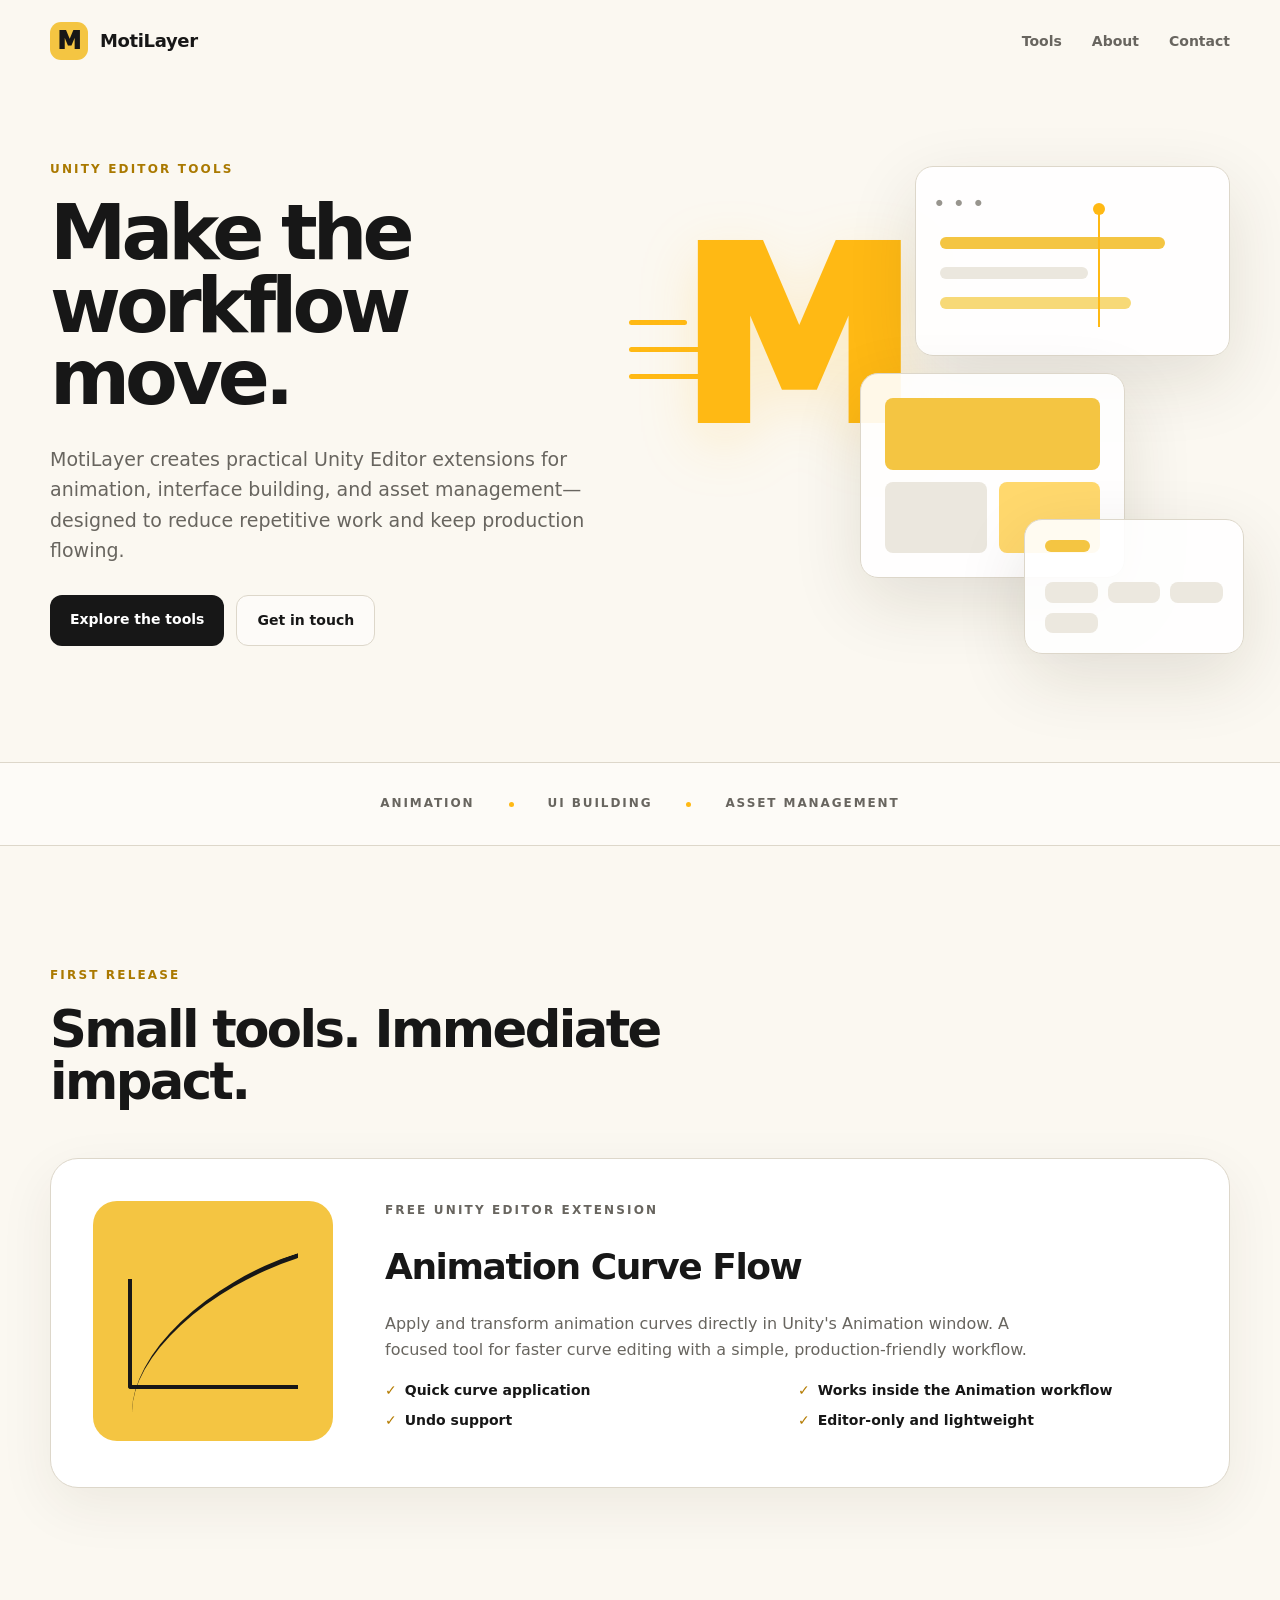
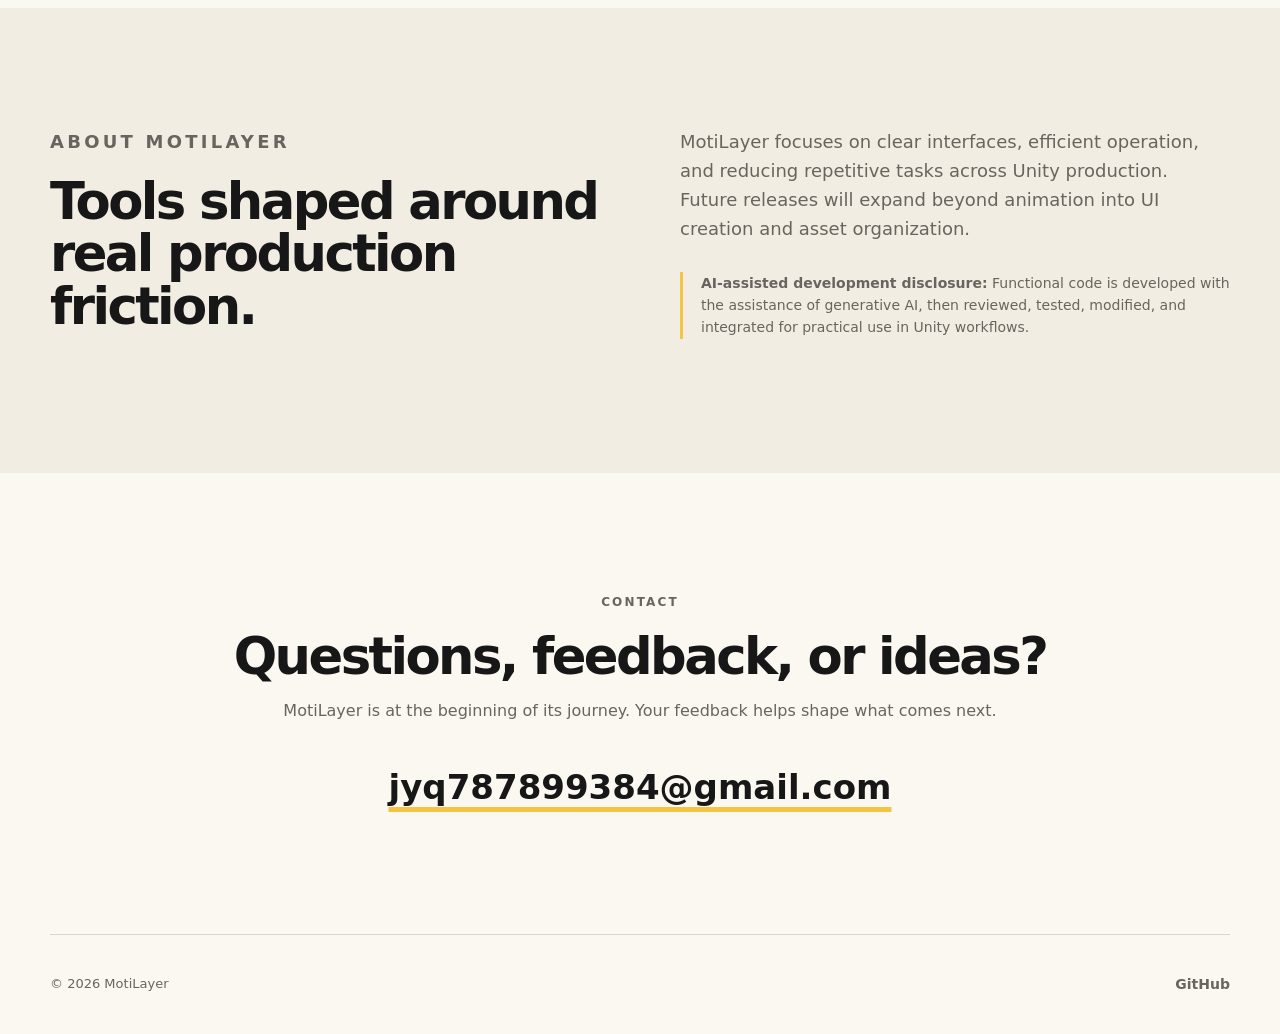
==== index.html @ 87c1fdeb "Add files via upload" ====
<!doctype html>
<html lang="en">
<head>
  <meta charset="utf-8">
  <meta name="viewport" content="width=device-width, initial-scale=1">
  <meta name="description" content="MotiLayer creates focused Unity Editor tools for animation, UI building, and asset management.">
  <meta name="theme-color" content="#f4c542">
  <title>MotiLayer — Smarter Unity Editor Workflows</title>
  <link rel="stylesheet" href="styles.css">
</head>
<body>
  <header class="nav shell">
    <a class="brand" href="#top" aria-label="MotiLayer home"><span class="brand-mark">M</span><span>MotiLayer</span></a>
    <nav aria-label="Primary navigation">
      <a href="#tools">Tools</a><a href="#about">About</a><a href="#contact">Contact</a>
    </nav>
  </header>

  <main id="top">
    <section class="hero shell">
      <div class="hero-copy">
        <p class="eyebrow">UNITY EDITOR TOOLS</p>
        <h1>Make the workflow move.</h1>
        <p class="lead">MotiLayer creates practical Unity Editor extensions for animation, interface building, and asset management—designed to reduce repetitive work and keep production flowing.</p>
        <div class="actions"><a class="button primary" href="#tools">Explore the tools</a><a class="button secondary" href="mailto:jyq787899384@gmail.com">Get in touch</a></div>
      </div>
      <div class="hero-art" aria-label="Abstract editor workflow illustration">
        <div class="speed-lines"><i></i><i></i><i></i></div><div class="motion-m">M</div>
        <div class="panel animation-panel"><span class="panel-dots">● ● ●</span><div class="timeline"><b></b><b></b><b></b></div><div class="playhead"></div></div>
        <div class="panel ui-panel"><div class="ui-wide"></div><div class="ui-small"></div><div class="ui-small yellow"></div></div>
        <div class="panel asset-panel"><span class="folder"></span><span></span><span></span><span></span><span></span></div>
      </div>
    </section>

    <section class="strip"><div class="shell strip-inner"><span>Animation</span><i></i><span>UI Building</span><i></i><span>Asset Management</span></div></section>

    <section class="section shell" id="tools">
      <div class="section-head"><p class="eyebrow">FIRST RELEASE</p><h2>Small tools. Immediate impact.</h2></div>
      <article class="product-card">
        <div class="product-icon"><div class="curve"></div></div>
        <div><p class="tag">FREE UNITY EDITOR EXTENSION</p><h3>Animation Curve Flow</h3><p>Apply and transform animation curves directly in Unity's Animation window. A focused tool for faster curve editing with a simple, production-friendly workflow.</p>
          <ul><li>Quick curve application</li><li>Works inside the Animation workflow</li><li>Undo support</li><li>Editor-only and lightweight</li></ul>
        </div>
      </article>
    </section>

    <section class="section soft" id="about"><div class="shell about-grid">
      <div><p class="eyebrow">ABOUT MOTILAYER</p><h2>Tools shaped around real production friction.</h2></div>
      <div><p>MotiLayer focuses on clear interfaces, efficient operation, and reducing repetitive tasks across Unity production. Future releases will expand beyond animation into UI creation and asset organization.</p><p class="disclosure"><strong>AI-assisted development disclosure:</strong> Functional code is developed with the assistance of generative AI, then reviewed, tested, modified, and integrated for practical use in Unity workflows.</p></div>
    </div></section>

    <section class="section shell contact" id="contact"><p class="eyebrow">CONTACT</p><h2>Questions, feedback, or ideas?</h2><p>MotiLayer is at the beginning of its journey. Your feedback helps shape what comes next.</p><a class="email" href="mailto:jyq787899384@gmail.com">jyq787899384@gmail.com</a></section>
  </main>

  <footer class="shell"><span>© <span id="year"></span> MotiLayer</span><a href="https://github.com/hermityin">GitHub</a></footer>
  <script>document.getElementById('year').textContent = new Date().getFullYear();</script>
</body>
</html>
---- styles.css ----
:root{--yellow:#f4c542;--yellow-2:#ffb914;--ink:#171717;--muted:#68655f;--cream:#fbf8f1;--line:#ddd7ca;--white:#fff;--shadow:0 24px 70px rgba(50,40,15,.12)}
*{box-sizing:border-box}html{scroll-behavior:smooth}body{margin:0;background:var(--cream);color:var(--ink);font-family:Inter,ui-sans-serif,system-ui,-apple-system,"Segoe UI",sans-serif;line-height:1.6}.shell{width:min(1180px,calc(100% - 48px));margin-inline:auto}.nav{height:82px;display:flex;align-items:center;justify-content:space-between}.brand{display:flex;gap:12px;align-items:center;color:var(--ink);font-weight:850;text-decoration:none;font-size:18px;letter-spacing:-.02em}.brand-mark{display:grid;place-items:center;width:38px;height:38px;background:var(--yellow);border-radius:11px;font-weight:950;font-size:24px}.nav nav{display:flex;gap:30px}.nav nav a,footer a{color:var(--muted);text-decoration:none;font-size:14px;font-weight:650}.nav a:hover{color:var(--ink)}
.hero{min-height:680px;display:grid;grid-template-columns:1fr 1fr;align-items:center;gap:48px;padding:54px 0 92px}.eyebrow,.tag{font-size:12px;letter-spacing:.18em;font-weight:850;color:#aa7900;margin:0 0 18px}.hero h1{font-size:clamp(54px,6vw,86px);line-height:.94;letter-spacing:-.065em;margin:0;max-width:650px}.lead{font-size:19px;color:var(--muted);max-width:610px;margin:30px 0}.actions{display:flex;gap:12px;flex-wrap:wrap}.button{padding:13px 20px;border-radius:12px;text-decoration:none;font-size:14px;font-weight:780}.primary{background:var(--ink);color:#fff}.secondary{border:1px solid var(--line);color:var(--ink);background:rgba(255,255,255,.5)}
.hero-art{height:510px;position:relative}.motion-m{position:absolute;left:12px;top:74px;color:var(--yellow-2);font-weight:950;font-size:238px;line-height:1;letter-spacing:-.18em;filter:drop-shadow(0 18px 28px rgba(255,185,20,.18))}.speed-lines{position:absolute;left:-35px;top:150px;width:115px}.speed-lines i{display:block;height:5px;background:var(--yellow-2);border-radius:5px;margin:22px 0}.speed-lines i:nth-child(1){width:50%}.speed-lines i:nth-child(2){width:100%}.speed-lines i:nth-child(3){width:72%}.panel{position:absolute;background:rgba(255,255,255,.9);border:1px solid var(--line);border-radius:18px;box-shadow:var(--shadow)}.animation-panel{width:315px;height:190px;right:0;top:18px;padding:20px}.panel-dots{font-size:8px;letter-spacing:5px;color:#98958e}.timeline{position:absolute;left:24px;right:24px;top:70px;display:grid;gap:18px}.timeline b{height:12px;border-radius:12px;background:#ebe7de}.timeline b:nth-child(1){width:85%;background:var(--yellow)}.timeline b:nth-child(2){width:56%}.timeline b:nth-child(3){width:72%;background:#f7d977}.playhead{position:absolute;left:58%;top:40px;height:120px;width:2px;background:var(--yellow-2)}.playhead:before{content:"";position:absolute;width:12px;height:12px;border-radius:50%;background:var(--yellow-2);left:-5px;top:-4px}.ui-panel{width:265px;height:205px;right:105px;top:225px;padding:24px;display:grid;grid-template-columns:1fr 1fr;gap:12px}.ui-wide{grid-column:1/-1;background:var(--yellow);border-radius:8px}.ui-small{background:#ebe7de;border-radius:8px}.ui-small.yellow{background:#ffd86d}.asset-panel{right:-14px;bottom:4px;width:220px;height:135px;padding:20px;display:grid;grid-template-columns:repeat(3,1fr);gap:10px}.asset-panel span{border-radius:8px;background:#ece8df}.asset-panel .folder{background:var(--yellow);grid-column:1/-1;height:12px;width:45px}
.strip{border-block:1px solid var(--line);background:rgba(255,255,255,.38)}.strip-inner{height:82px;display:flex;align-items:center;justify-content:center;gap:34px;text-transform:uppercase;font-size:12px;letter-spacing:.16em;font-weight:780;color:var(--muted)}.strip i{width:5px;height:5px;border-radius:50%;background:var(--yellow-2)}.section{padding:120px 0}.section-head{max-width:720px;margin-bottom:50px}.section h2{font-size:clamp(38px,4vw,58px);line-height:1.02;letter-spacing:-.05em;margin:0}.product-card{padding:42px;background:#fff;border:1px solid var(--line);border-radius:28px;display:grid;grid-template-columns:240px 1fr;gap:52px;box-shadow:0 18px 55px rgba(50,40,15,.07)}.product-icon{aspect-ratio:1;border-radius:24px;background:var(--yellow);position:relative;overflow:hidden}.curve{position:absolute;left:35px;right:35px;bottom:52px;height:110px;border-left:4px solid var(--ink);border-bottom:4px solid var(--ink);border-radius:0 0 0 3px}.curve:after{content:"";position:absolute;left:0;right:0;bottom:0;height:100px;border-top:5px solid var(--ink);border-radius:100% 0 0 0;transform:skewY(-18deg)}.product-card h3{font-size:36px;letter-spacing:-.04em;margin:0 0 12px}.product-card p{color:var(--muted);max-width:660px}.product-card ul{display:grid;grid-template-columns:1fr 1fr;gap:8px 24px;padding:0;list-style:none;font-size:14px;font-weight:680}.product-card li:before{content:"✓";color:#b47b00;margin-right:8px}.soft{background:#f2ede2}.about-grid{display:grid;grid-template-columns:1fr 1fr;gap:80px}.about-grid p{font-size:18px;color:var(--muted);margin-top:0}.disclosure{font-size:14px!important;border-left:3px solid var(--yellow);padding-left:18px;margin-top:28px!important}.contact{text-align:center}.contact p{color:var(--muted)}.email{display:inline-block;margin-top:20px;color:var(--ink);font-size:clamp(20px,3vw,34px);font-weight:820;text-decoration-color:var(--yellow);text-decoration-thickness:5px;text-underline-offset:8px}footer{height:100px;border-top:1px solid var(--line);display:flex;align-items:center;justify-content:space-between;color:var(--muted);font-size:13px}
@media(max-width:850px){.hero{grid-template-columns:1fr;padding-top:70px}.hero-art{height:460px}.about-grid{grid-template-columns:1fr;gap:32px}.product-card{grid-template-columns:150px 1fr;gap:30px}.nav nav a:nth-child(2){display:none}}@media(max-width:600px){.shell{width:min(100% - 28px,1180px)}.nav nav{gap:15px}.hero{min-height:auto;padding:55px 0 70px}.hero h1{font-size:54px}.hero-art{height:420px;transform:scale(.91);transform-origin:center top}.motion-m{font-size:190px}.animation-panel{width:260px}.ui-panel{right:55px}.product-card{padding:24px;grid-template-columns:1fr}.product-icon{width:130px}.product-card ul{grid-template-columns:1fr}.strip-inner{gap:14px;font-size:9px}.section{padding:80px 0}.contact .email{font-size:18px}}
@media(prefers-reduced-motion:no-preference){.panel{animation:float 7s ease-in-out infinite}.ui-panel{animation-delay:-2s}.asset-panel{animation-delay:-4s}@keyframes float{50%{transform:translateY(-8px)}}}
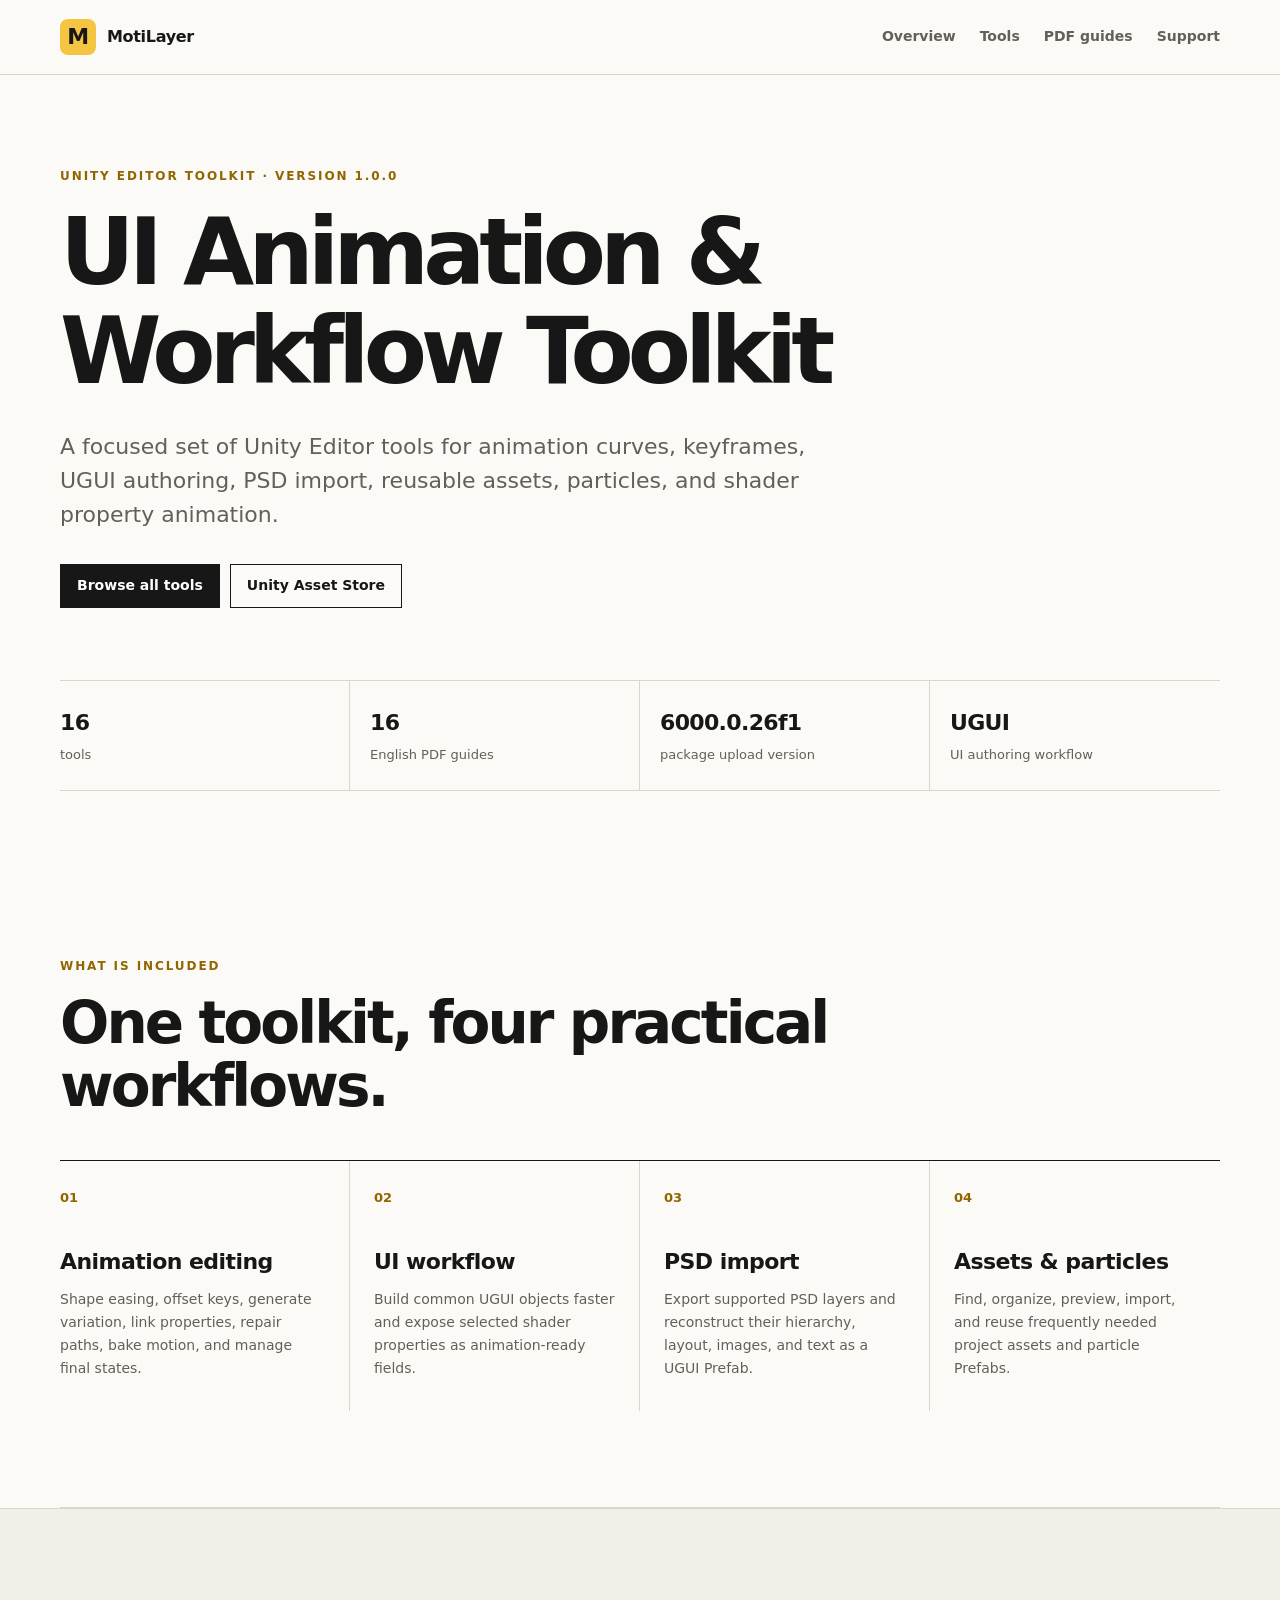
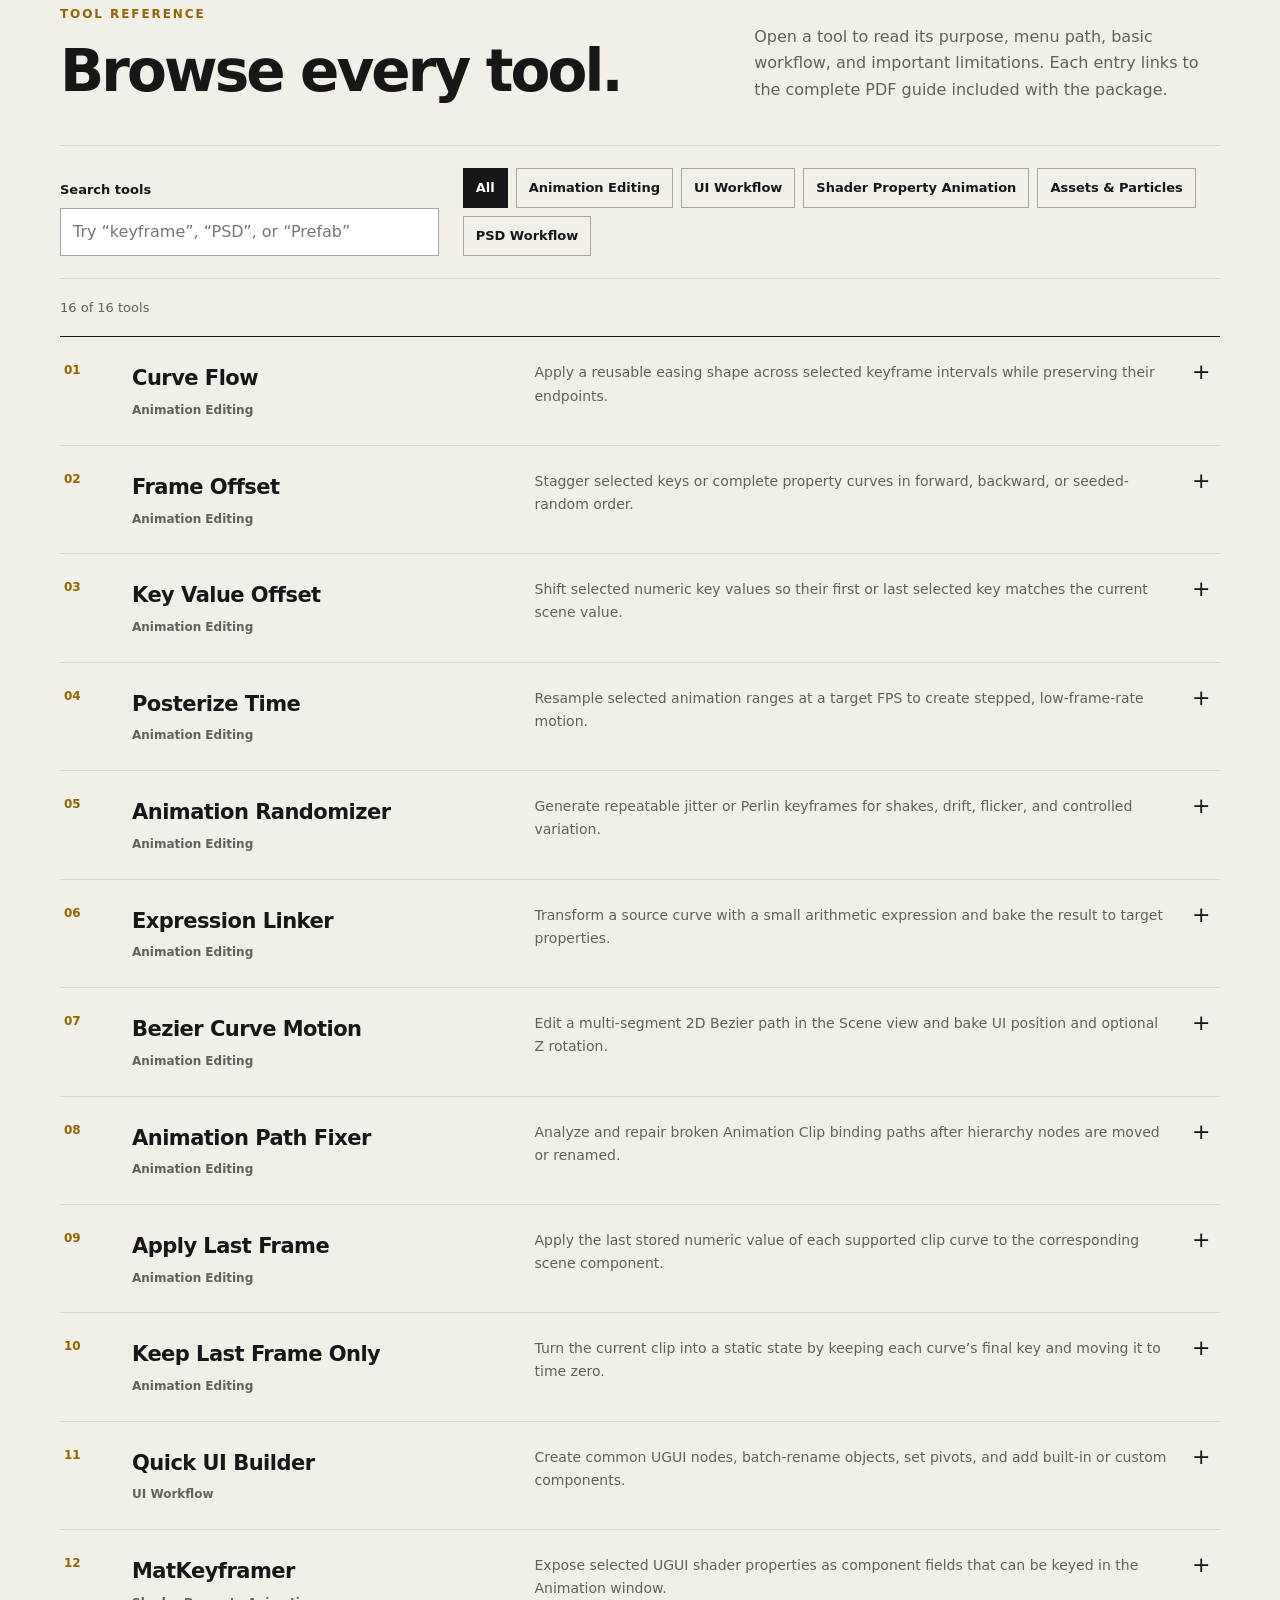
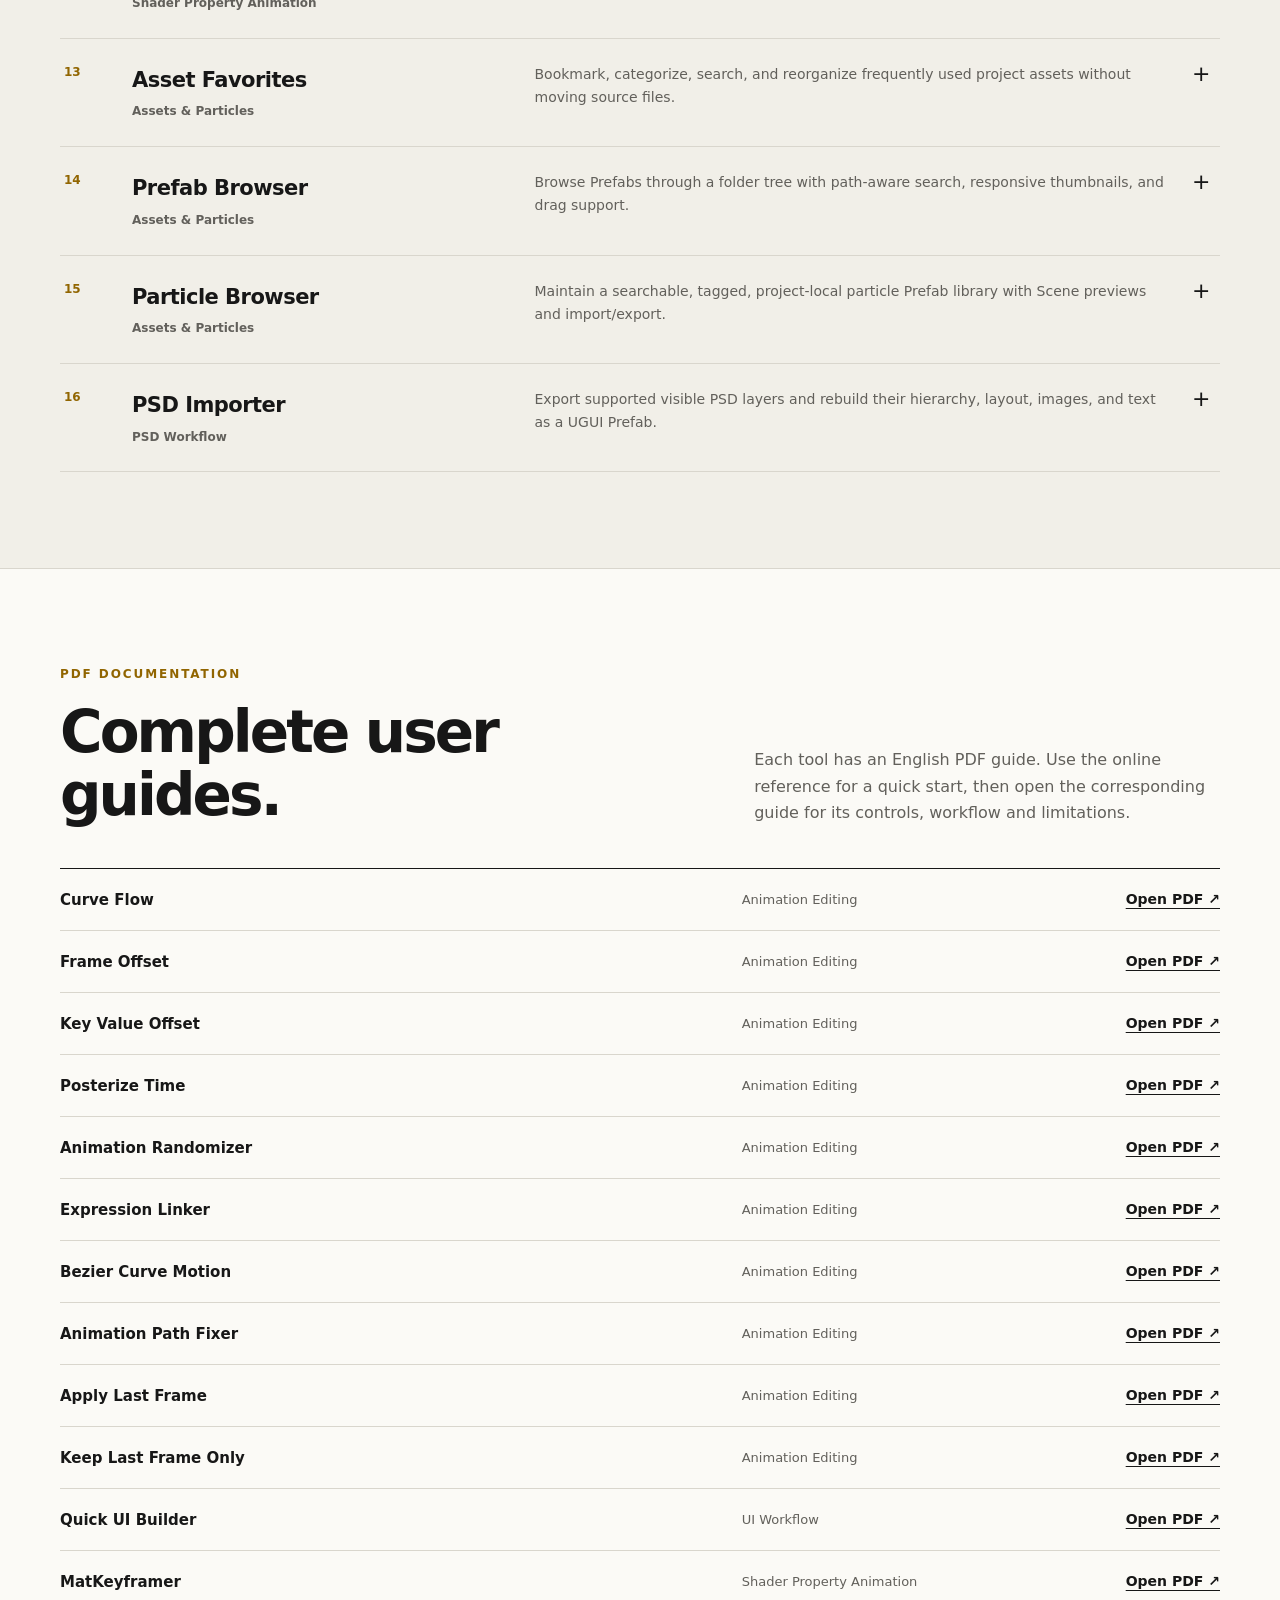
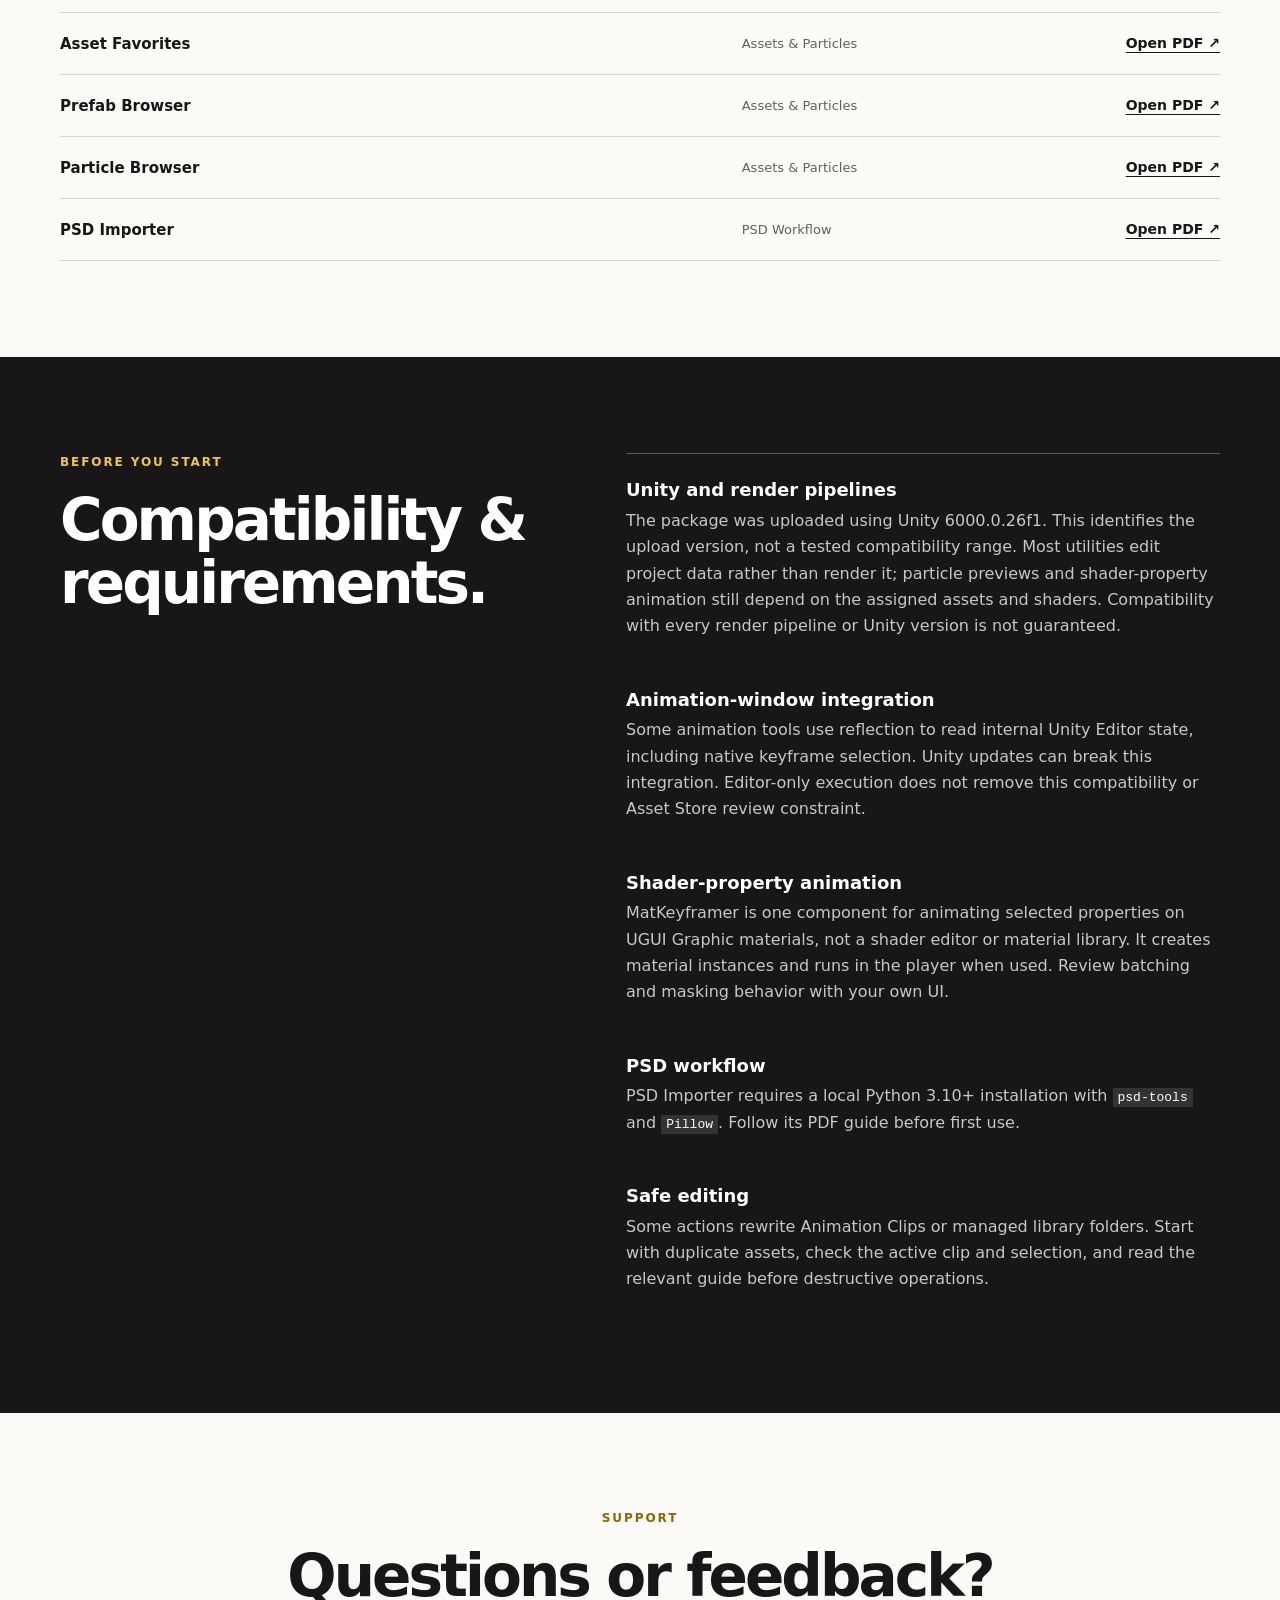
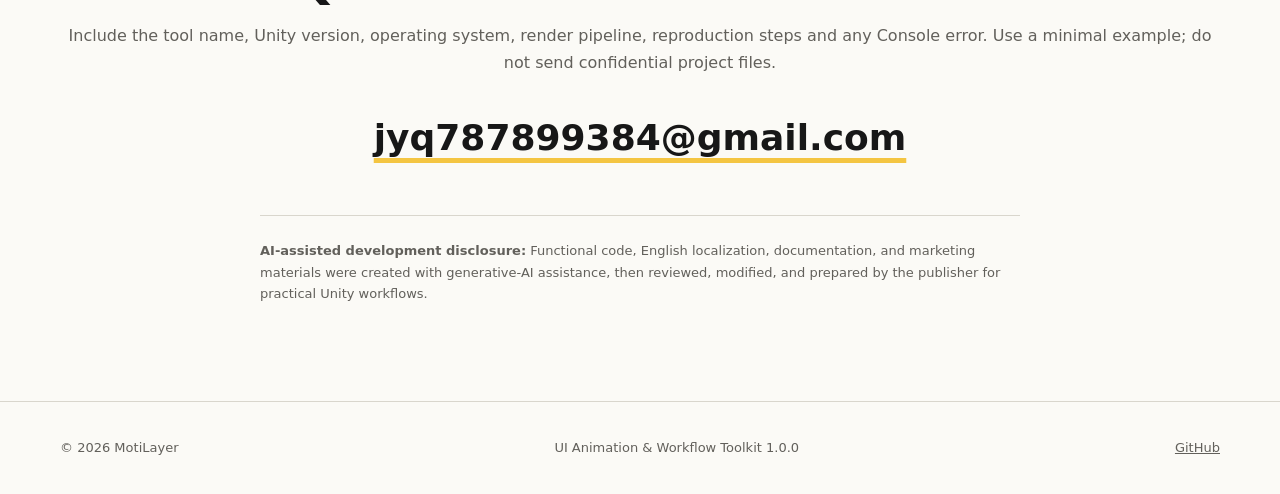
==== commit c6c0cf24: "Publish toolkit documentation hub with 16 English PDF guides" ====
--- a/index.html
+++ b/index.html
@@ -3,56 +3,89 @@
 <head>
   <meta charset="utf-8">
   <meta name="viewport" content="width=device-width, initial-scale=1">
-  <meta name="description" content="MotiLayer creates focused Unity Editor tools for animation, UI building, and asset management.">
+  <meta name="description" content="Documentation and feature guide for MotiLayer's UI Animation & Workflow Toolkit for Unity.">
   <meta name="theme-color" content="#f4c542">
-  <title>MotiLayer — Smarter Unity Editor Workflows</title>
+  <title>UI Animation &amp; Workflow Toolkit — MotiLayer</title>
   <link rel="stylesheet" href="styles.css">
 </head>
 <body>
-  <header class="nav shell">
-    <a class="brand" href="#top" aria-label="MotiLayer home"><span class="brand-mark">M</span><span>MotiLayer</span></a>
-    <nav aria-label="Primary navigation">
-      <a href="#tools">Tools</a><a href="#about">About</a><a href="#contact">Contact</a>
-    </nav>
+  <a class="skip-link" href="#tools">Skip to tools</a>
+  <header class="site-header">
+    <div class="shell header-inner">
+      <a class="brand" href="#top" aria-label="MotiLayer home"><span class="brand-mark">M</span><span>MotiLayer</span></a>
+      <nav aria-label="Primary navigation">
+        <a href="#overview">Overview</a><a href="#tools">Tools</a><a href="#documentation">PDF guides</a><a href="#support">Support</a>
+      </nav>
+    </div>
   </header>
 
   <main id="top">
-    <section class="hero shell">
-      <div class="hero-copy">
-        <p class="eyebrow">UNITY EDITOR TOOLS</p>
-        <h1>Make the workflow move.</h1>
-        <p class="lead">MotiLayer creates practical Unity Editor extensions for animation, interface building, and asset management—designed to reduce repetitive work and keep production flowing.</p>
-        <div class="actions"><a class="button primary" href="#tools">Explore the tools</a><a class="button secondary" href="mailto:jyq787899384@gmail.com">Get in touch</a></div>
-      </div>
-      <div class="hero-art" aria-label="Abstract editor workflow illustration">
-        <div class="speed-lines"><i></i><i></i><i></i></div><div class="motion-m">M</div>
-        <div class="panel animation-panel"><span class="panel-dots">● ● ●</span><div class="timeline"><b></b><b></b><b></b></div><div class="playhead"></div></div>
-        <div class="panel ui-panel"><div class="ui-wide"></div><div class="ui-small"></div><div class="ui-small yellow"></div></div>
-        <div class="panel asset-panel"><span class="folder"></span><span></span><span></span><span></span><span></span></div>
+    <section class="intro shell" id="overview">
+      <p class="eyebrow">UNITY EDITOR TOOLKIT · VERSION 1.0.0</p>
+      <h1>UI Animation &amp;<br>Workflow Toolkit</h1>
+      <p class="lede">A focused set of Unity Editor tools for animation curves, keyframes, UGUI authoring, PSD import, reusable assets, particles, and shader property animation.</p>
+      <div class="intro-actions"><a class="button primary" href="#tools">Browse all tools</a><a class="button" href="https://u3d.as/45mg">Unity Asset Store</a></div>
+      <dl class="facts" aria-label="Toolkit summary">
+        <div><dt>16</dt><dd>tools</dd></div><div><dt>16</dt><dd>English PDF guides</dd></div><div><dt>6000.0.26f1</dt><dd>package upload version</dd></div><div><dt>UGUI</dt><dd>UI authoring workflow</dd></div>
+      </dl>
+    </section>
+
+    <section class="section section-rule shell" aria-labelledby="what-heading">
+      <div class="section-heading"><p class="eyebrow">WHAT IS INCLUDED</p><h2 id="what-heading">One toolkit, four practical workflows.</h2></div>
+      <div class="workflow-grid">
+        <article><p class="index">01</p><h3>Animation editing</h3><p>Shape easing, offset keys, generate variation, link properties, repair paths, bake motion, and manage final states.</p></article>
+        <article><p class="index">02</p><h3>UI workflow</h3><p>Build common UGUI objects faster and expose selected shader properties as animation-ready fields.</p></article>
+        <article><p class="index">03</p><h3>PSD import</h3><p>Export supported PSD layers and reconstruct their hierarchy, layout, images, and text as a UGUI Prefab.</p></article>
+        <article><p class="index">04</p><h3>Assets &amp; particles</h3><p>Find, organize, preview, import, and reuse frequently needed project assets and particle Prefabs.</p></article>
       </div>
     </section>
 
-    <section class="strip"><div class="shell strip-inner"><span>Animation</span><i></i><span>UI Building</span><i></i><span>Asset Management</span></div></section>
-
-    <section class="section shell" id="tools">
-      <div class="section-head"><p class="eyebrow">FIRST RELEASE</p><h2>Small tools. Immediate impact.</h2></div>
-      <article class="product-card">
-        <div class="product-icon"><div class="curve"></div></div>
-        <div><p class="tag">FREE UNITY EDITOR EXTENSION</p><h3>Animation Curve Flow</h3><p>Apply and transform animation curves directly in Unity's Animation window. A focused tool for faster curve editing with a simple, production-friendly workflow.</p>
-          <ul><li>Quick curve application</li><li>Works inside the Animation workflow</li><li>Undo support</li><li>Editor-only and lightweight</li></ul>
+    <section class="section tools-section" id="tools" aria-labelledby="tools-heading">
+      <div class="shell">
+        <div class="section-heading tools-heading-row">
+          <div><p class="eyebrow">TOOL REFERENCE</p><h2 id="tools-heading">Browse every tool.</h2></div>
+          <p>Open a tool to read its purpose, menu path, basic workflow, and important limitations. Each entry links to the complete PDF guide included with the package.</p>
         </div>
-      </article>
+        <div class="tool-controls" aria-label="Tool filters">
+          <label class="search-field"><span>Search tools</span><input id="tool-search" type="search" placeholder="Try “keyframe”, “PSD”, or “Prefab”" autocomplete="off"></label>
+          <div class="category-filters" id="category-filters" aria-label="Filter by category"></div>
+        </div>
+        <p class="result-count" id="result-count" aria-live="polite"></p>
+        <div class="tool-list" id="tool-list"></div>
+        <p class="empty-state" id="empty-state" hidden>No tools match this search.</p>
+      </div>
     </section>
 
-    <section class="section soft" id="about"><div class="shell about-grid">
-      <div><p class="eyebrow">ABOUT MOTILAYER</p><h2>Tools shaped around real production friction.</h2></div>
-      <div><p>MotiLayer focuses on clear interfaces, efficient operation, and reducing repetitive tasks across Unity production. Future releases will expand beyond animation into UI creation and asset organization.</p><p class="disclosure"><strong>AI-assisted development disclosure:</strong> Functional code is developed with the assistance of generative AI, then reviewed, tested, modified, and integrated for practical use in Unity workflows.</p></div>
-    </div></section>
+    <section class="section shell" id="documentation" aria-labelledby="docs-heading">
+      <div class="section-heading docs-heading-row">
+        <div><p class="eyebrow">PDF DOCUMENTATION</p><h2 id="docs-heading">Complete user guides.</h2></div>
+        <p>Each tool has an English PDF guide. Use the online reference for a quick start, then open the corresponding guide for its controls, workflow and limitations.</p>
+      </div>
+      <div class="docs-table" id="docs-list"></div>
+    </section>
 
-    <section class="section shell contact" id="contact"><p class="eyebrow">CONTACT</p><h2>Questions, feedback, or ideas?</h2><p>MotiLayer is at the beginning of its journey. Your feedback helps shape what comes next.</p><a class="email" href="mailto:jyq787899384@gmail.com">jyq787899384@gmail.com</a></section>
+    <section class="section requirements" aria-labelledby="requirements-heading">
+      <div class="shell requirements-grid">
+        <div><p class="eyebrow">BEFORE YOU START</p><h2 id="requirements-heading">Compatibility &amp; requirements.</h2></div>
+        <div class="requirements-copy">
+          <h3>Unity and render pipelines</h3><p>The package was uploaded using Unity 6000.0.26f1. This identifies the upload version, not a tested compatibility range. Most utilities edit project data rather than render it; particle previews and shader-property animation still depend on the assigned assets and shaders. Compatibility with every render pipeline or Unity version is not guaranteed.</p>
+          <h3>Animation-window integration</h3><p>Some animation tools use reflection to read internal Unity Editor state, including native keyframe selection. Unity updates can break this integration. Editor-only execution does not remove this compatibility or Asset Store review constraint.</p>
+          <h3>Shader-property animation</h3><p>MatKeyframer is one component for animating selected properties on UGUI Graphic materials, not a shader editor or material library. It creates material instances and runs in the player when used. Review batching and masking behavior with your own UI.</p>
+          <h3>PSD workflow</h3><p>PSD Importer requires a local Python 3.10+ installation with <code>psd-tools</code> and <code>Pillow</code>. Follow its PDF guide before first use.</p>
+          <h3>Safe editing</h3><p>Some actions rewrite Animation Clips or managed library folders. Start with duplicate assets, check the active clip and selection, and read the relevant guide before destructive operations.</p>
+        </div>
+      </div>
+    </section>
+
+    <section class="section shell support" id="support" aria-labelledby="support-heading">
+      <p class="eyebrow">SUPPORT</p><h2 id="support-heading">Questions or feedback?</h2>
+      <p>Include the tool name, Unity version, operating system, render pipeline, reproduction steps and any Console error. Use a minimal example; do not send confidential project files.</p>
+      <a class="email" href="mailto:jyq787899384@gmail.com">jyq787899384@gmail.com</a>
+      <p class="disclosure"><strong>AI-assisted development disclosure:</strong> Functional code, English localization, documentation, and marketing materials were created with generative-AI assistance, then reviewed, modified, and prepared by the publisher for practical Unity workflows.</p>
+    </section>
   </main>
 
-  <footer class="shell"><span>© <span id="year"></span> MotiLayer</span><a href="https://github.com/hermityin">GitHub</a></footer>
-  <script>document.getElementById('year').textContent = new Date().getFullYear();</script>
+  <footer><div class="shell footer-inner"><span>© <span id="year"></span> MotiLayer</span><span>UI Animation &amp; Workflow Toolkit 1.0.0</span><a href="https://github.com/hermityin/motilayer-tools">GitHub</a></div></footer>
+  <script src="tools-data.js"></script><script src="app.js"></script>
 </body>
 </html>
--- a/styles.css
+++ b/styles.css
@@ -1,7 +1,10 @@
-:root{--yellow:#f4c542;--yellow-2:#ffb914;--ink:#171717;--muted:#68655f;--cream:#fbf8f1;--line:#ddd7ca;--white:#fff;--shadow:0 24px 70px rgba(50,40,15,.12)}
-*{box-sizing:border-box}html{scroll-behavior:smooth}body{margin:0;background:var(--cream);color:var(--ink);font-family:Inter,ui-sans-serif,system-ui,-apple-system,"Segoe UI",sans-serif;line-height:1.6}.shell{width:min(1180px,calc(100% - 48px));margin-inline:auto}.nav{height:82px;display:flex;align-items:center;justify-content:space-between}.brand{display:flex;gap:12px;align-items:center;color:var(--ink);font-weight:850;text-decoration:none;font-size:18px;letter-spacing:-.02em}.brand-mark{display:grid;place-items:center;width:38px;height:38px;background:var(--yellow);border-radius:11px;font-weight:950;font-size:24px}.nav nav{display:flex;gap:30px}.nav nav a,footer a{color:var(--muted);text-decoration:none;font-size:14px;font-weight:650}.nav a:hover{color:var(--ink)}
-.hero{min-height:680px;display:grid;grid-template-columns:1fr 1fr;align-items:center;gap:48px;padding:54px 0 92px}.eyebrow,.tag{font-size:12px;letter-spacing:.18em;font-weight:850;color:#aa7900;margin:0 0 18px}.hero h1{font-size:clamp(54px,6vw,86px);line-height:.94;letter-spacing:-.065em;margin:0;max-width:650px}.lead{font-size:19px;color:var(--muted);max-width:610px;margin:30px 0}.actions{display:flex;gap:12px;flex-wrap:wrap}.button{padding:13px 20px;border-radius:12px;text-decoration:none;font-size:14px;font-weight:780}.primary{background:var(--ink);color:#fff}.secondary{border:1px solid var(--line);color:var(--ink);background:rgba(255,255,255,.5)}
-.hero-art{height:510px;position:relative}.motion-m{position:absolute;left:12px;top:74px;color:var(--yellow-2);font-weight:950;font-size:238px;line-height:1;letter-spacing:-.18em;filter:drop-shadow(0 18px 28px rgba(255,185,20,.18))}.speed-lines{position:absolute;left:-35px;top:150px;width:115px}.speed-lines i{display:block;height:5px;background:var(--yellow-2);border-radius:5px;margin:22px 0}.speed-lines i:nth-child(1){width:50%}.speed-lines i:nth-child(2){width:100%}.speed-lines i:nth-child(3){width:72%}.panel{position:absolute;background:rgba(255,255,255,.9);border:1px solid var(--line);border-radius:18px;box-shadow:var(--shadow)}.animation-panel{width:315px;height:190px;right:0;top:18px;padding:20px}.panel-dots{font-size:8px;letter-spacing:5px;color:#98958e}.timeline{position:absolute;left:24px;right:24px;top:70px;display:grid;gap:18px}.timeline b{height:12px;border-radius:12px;background:#ebe7de}.timeline b:nth-child(1){width:85%;background:var(--yellow)}.timeline b:nth-child(2){width:56%}.timeline b:nth-child(3){width:72%;background:#f7d977}.playhead{position:absolute;left:58%;top:40px;height:120px;width:2px;background:var(--yellow-2)}.playhead:before{content:"";position:absolute;width:12px;height:12px;border-radius:50%;background:var(--yellow-2);left:-5px;top:-4px}.ui-panel{width:265px;height:205px;right:105px;top:225px;padding:24px;display:grid;grid-template-columns:1fr 1fr;gap:12px}.ui-wide{grid-column:1/-1;background:var(--yellow);border-radius:8px}.ui-small{background:#ebe7de;border-radius:8px}.ui-small.yellow{background:#ffd86d}.asset-panel{right:-14px;bottom:4px;width:220px;height:135px;padding:20px;display:grid;grid-template-columns:repeat(3,1fr);gap:10px}.asset-panel span{border-radius:8px;background:#ece8df}.asset-panel .folder{background:var(--yellow);grid-column:1/-1;height:12px;width:45px}
-.strip{border-block:1px solid var(--line);background:rgba(255,255,255,.38)}.strip-inner{height:82px;display:flex;align-items:center;justify-content:center;gap:34px;text-transform:uppercase;font-size:12px;letter-spacing:.16em;font-weight:780;color:var(--muted)}.strip i{width:5px;height:5px;border-radius:50%;background:var(--yellow-2)}.section{padding:120px 0}.section-head{max-width:720px;margin-bottom:50px}.section h2{font-size:clamp(38px,4vw,58px);line-height:1.02;letter-spacing:-.05em;margin:0}.product-card{padding:42px;background:#fff;border:1px solid var(--line);border-radius:28px;display:grid;grid-template-columns:240px 1fr;gap:52px;box-shadow:0 18px 55px rgba(50,40,15,.07)}.product-icon{aspect-ratio:1;border-radius:24px;background:var(--yellow);position:relative;overflow:hidden}.curve{position:absolute;left:35px;right:35px;bottom:52px;height:110px;border-left:4px solid var(--ink);border-bottom:4px solid var(--ink);border-radius:0 0 0 3px}.curve:after{content:"";position:absolute;left:0;right:0;bottom:0;height:100px;border-top:5px solid var(--ink);border-radius:100% 0 0 0;transform:skewY(-18deg)}.product-card h3{font-size:36px;letter-spacing:-.04em;margin:0 0 12px}.product-card p{color:var(--muted);max-width:660px}.product-card ul{display:grid;grid-template-columns:1fr 1fr;gap:8px 24px;padding:0;list-style:none;font-size:14px;font-weight:680}.product-card li:before{content:"✓";color:#b47b00;margin-right:8px}.soft{background:#f2ede2}.about-grid{display:grid;grid-template-columns:1fr 1fr;gap:80px}.about-grid p{font-size:18px;color:var(--muted);margin-top:0}.disclosure{font-size:14px!important;border-left:3px solid var(--yellow);padding-left:18px;margin-top:28px!important}.contact{text-align:center}.contact p{color:var(--muted)}.email{display:inline-block;margin-top:20px;color:var(--ink);font-size:clamp(20px,3vw,34px);font-weight:820;text-decoration-color:var(--yellow);text-decoration-thickness:5px;text-underline-offset:8px}footer{height:100px;border-top:1px solid var(--line);display:flex;align-items:center;justify-content:space-between;color:var(--muted);font-size:13px}
-@media(max-width:850px){.hero{grid-template-columns:1fr;padding-top:70px}.hero-art{height:460px}.about-grid{grid-template-columns:1fr;gap:32px}.product-card{grid-template-columns:150px 1fr;gap:30px}.nav nav a:nth-child(2){display:none}}@media(max-width:600px){.shell{width:min(100% - 28px,1180px)}.nav nav{gap:15px}.hero{min-height:auto;padding:55px 0 70px}.hero h1{font-size:54px}.hero-art{height:420px;transform:scale(.91);transform-origin:center top}.motion-m{font-size:190px}.animation-panel{width:260px}.ui-panel{right:55px}.product-card{padding:24px;grid-template-columns:1fr}.product-icon{width:130px}.product-card ul{grid-template-columns:1fr}.strip-inner{gap:14px;font-size:9px}.section{padding:80px 0}.contact .email{font-size:18px}}
-@media(prefers-reduced-motion:no-preference){.panel{animation:float 7s ease-in-out infinite}.ui-panel{animation-delay:-2s}.asset-panel{animation-delay:-4s}@keyframes float{50%{transform:translateY(-8px)}}}
+:root{--yellow:#f4c542;--yellow-deep:#916500;--ink:#171717;--muted:#62605b;--paper:#fbfaf6;--white:#fff;--line:#d9d6cd;--soft:#f1efe8;--max:1160px}
+*{box-sizing:border-box}html{scroll-behavior:smooth}body{margin:0;background:var(--paper);color:var(--ink);font-family:Inter,ui-sans-serif,system-ui,-apple-system,"Segoe UI",sans-serif;font-size:16px;line-height:1.65}a{color:inherit}button,input{font:inherit}.shell{width:min(var(--max),calc(100% - 48px));margin-inline:auto}.skip-link{position:fixed;left:16px;top:-60px;z-index:20;background:var(--ink);color:#fff;padding:10px 14px}.skip-link:focus{top:16px}
+.site-header{border-bottom:1px solid var(--line);background:rgba(251,250,246,.96)}.header-inner{min-height:74px;display:flex;align-items:center;justify-content:space-between;gap:28px}.brand{display:flex;align-items:center;gap:11px;text-decoration:none;font-weight:850;letter-spacing:-.02em}.brand-mark{display:grid;place-items:center;width:36px;height:36px;border-radius:8px;background:var(--yellow);font-size:22px;font-weight:900}nav{display:flex;flex-wrap:wrap;gap:24px}nav a{color:var(--muted);text-decoration:none;font-size:14px;font-weight:700}nav a:hover,nav a:focus-visible{color:var(--ink);text-decoration:underline;text-underline-offset:5px}
+.intro{padding:92px 0 70px}.eyebrow{margin:0 0 16px;color:var(--yellow-deep);font-size:12px;font-weight:850;letter-spacing:.16em}h1,h2,h3{line-height:1.08}h1{max-width:900px;margin:0;font-size:clamp(48px,8vw,92px);letter-spacing:-.065em}.lede{max-width:790px;margin:28px 0 0;color:var(--muted);font-size:clamp(18px,2vw,22px);line-height:1.55}.intro-actions{display:flex;flex-wrap:wrap;gap:10px;margin-top:32px}.button{display:inline-flex;align-items:center;min-height:44px;padding:9px 16px;border:1px solid var(--ink);text-decoration:none;font-size:14px;font-weight:750}.button.primary{background:var(--ink);color:#fff}.button:hover,.button:focus-visible{outline:3px solid var(--yellow);outline-offset:2px}.facts{display:grid;grid-template-columns:repeat(4,1fr);margin:72px 0 0;border-top:1px solid var(--line);border-bottom:1px solid var(--line)}.facts div{padding:24px 20px;border-right:1px solid var(--line)}.facts div:first-child{padding-left:0}.facts div:last-child{border-right:0}.facts dt{font-size:22px;font-weight:850;letter-spacing:-.03em}.facts dd{margin:3px 0 0;color:var(--muted);font-size:13px}
+.section{padding:96px 0}.section-rule{border-bottom:1px solid var(--line)}.section-heading{max-width:780px;margin-bottom:42px}.section-heading h2,.requirements h2,.support h2{margin:0;font-size:clamp(36px,5vw,58px);letter-spacing:-.05em}.workflow-grid{display:grid;grid-template-columns:repeat(4,1fr);border-top:1px solid var(--ink)}.workflow-grid article{min-height:250px;padding:26px 24px 28px 0;border-right:1px solid var(--line)}.workflow-grid article:not(:first-child){padding-left:24px}.workflow-grid article:last-child{border-right:0}.workflow-grid .index{margin:0 0 42px;color:var(--yellow-deep);font-size:13px;font-weight:800}.workflow-grid h3{margin:0 0 14px;font-size:22px;letter-spacing:-.025em}.workflow-grid article>p:last-child{margin:0;color:var(--muted);font-size:14px}
+.tools-section{background:var(--soft);border-block:1px solid var(--line)}.tools-heading-row,.docs-heading-row{display:grid;grid-template-columns:1.15fr .85fr;max-width:none;gap:64px;align-items:end}.tools-heading-row>p,.docs-heading-row>p{margin:0;color:var(--muted)}.tool-controls{display:grid;grid-template-columns:minmax(260px,1fr) 2fr;gap:24px;align-items:end;padding:22px 0;border-block:1px solid var(--line)}.search-field span{display:block;margin-bottom:7px;font-size:13px;font-weight:750}.search-field input{width:100%;min-height:46px;padding:10px 12px;border:1px solid #aaa69c;background:#fff;color:var(--ink)}.search-field input:focus{outline:3px solid var(--yellow);border-color:var(--ink)}.category-filters{display:flex;flex-wrap:wrap;gap:8px}.filter-button{min-height:40px;padding:7px 12px;border:1px solid #aaa69c;background:transparent;color:var(--ink);cursor:pointer;font-size:13px;font-weight:720}.filter-button[aria-pressed="true"]{border-color:var(--ink);background:var(--ink);color:#fff}.filter-button:focus-visible{outline:3px solid var(--yellow);outline-offset:2px}.result-count{margin:18px 0;color:var(--muted);font-size:13px}.tool-list{border-top:1px solid var(--ink)}.tool-card{border-bottom:1px solid var(--line);background:transparent}.tool-card summary{display:grid;grid-template-columns:48px minmax(190px,.75fr) 1.25fr 24px;gap:20px;align-items:start;padding:24px 4px;cursor:pointer;list-style:none}.tool-card summary::-webkit-details-marker{display:none}.tool-number{color:var(--yellow-deep);font-size:12px;font-weight:850}.tool-title{margin:0;font-size:21px;letter-spacing:-.025em}.tool-category{display:block;margin-top:5px;color:var(--muted);font-size:12px;font-weight:650}.tool-summary{margin:0;color:var(--muted);font-size:14px}.tool-toggle{font-size:22px;line-height:1}.tool-toggle:before{content:"+"}.tool-card[open] .tool-toggle:before{content:"−"}.tool-card[open]{background:var(--white)}.tool-card[open] summary{padding-inline:24px}.tool-detail{display:grid;grid-template-columns:1fr 1fr;gap:44px;padding:0 24px 34px 92px}.tool-detail h4{margin:22px 0 8px;font-size:13px;letter-spacing:.08em;text-transform:uppercase}.tool-detail p,.tool-detail li{color:#494742;font-size:14px}.tool-detail ol,.tool-detail ul{margin:0;padding-left:20px}.tool-detail li+li{margin-top:7px}.meta-line{margin:0 0 8px}.meta-line code,.requirements code{padding:2px 5px;background:var(--soft);font-size:13px;overflow-wrap:anywhere}.pdf-link{display:inline-flex;margin-top:18px;font-weight:780;text-underline-offset:4px}.empty-state{padding:44px 0;color:var(--muted)}
+.docs-table{border-top:1px solid var(--ink)}.doc-row{display:grid;grid-template-columns:1fr .55fr auto;gap:20px;align-items:center;min-height:62px;border-bottom:1px solid var(--line)}.doc-row strong{font-size:15px}.doc-row span{color:var(--muted);font-size:13px}.doc-row a{font-size:14px;font-weight:750;text-underline-offset:4px}
+.requirements{background:var(--ink);color:#fff}.requirements .eyebrow{color:var(--yellow)}.requirements-grid{display:grid;grid-template-columns:.9fr 1.1fr;gap:80px}.requirements-copy{border-top:1px solid #5a5a5a}.requirements-copy h3{margin:0;padding-top:26px;font-size:18px}.requirements-copy p{margin:8px 0 24px;color:#c9c7c0}.requirements code{background:#333;color:#fff}.support{text-align:center}.support>p:not(.eyebrow):not(.disclosure){color:var(--muted)}.email{display:inline-block;margin-top:16px;font-size:clamp(20px,4vw,36px);font-weight:850;text-decoration-color:var(--yellow);text-decoration-thickness:5px;text-underline-offset:8px}.disclosure{max-width:760px;margin:48px auto 0;padding-top:24px;border-top:1px solid var(--line);color:var(--muted);font-size:13px;text-align:left}footer{border-top:1px solid var(--line)}.footer-inner{min-height:92px;display:flex;justify-content:space-between;align-items:center;gap:20px;color:var(--muted);font-size:13px}
+@media(max-width:900px){.workflow-grid{grid-template-columns:1fr 1fr}.workflow-grid article:nth-child(2){border-right:0}.workflow-grid article:nth-child(3),.workflow-grid article:nth-child(4){border-top:1px solid var(--line)}.tool-controls,.tools-heading-row,.docs-heading-row,.requirements-grid{grid-template-columns:1fr;gap:26px}.tool-card summary{grid-template-columns:36px minmax(180px,.8fr) 1.2fr 20px}.tool-detail{padding-left:60px}}
+@media(max-width:650px){.shell{width:min(var(--max),calc(100% - 28px))}.header-inner{align-items:flex-start;padding-block:16px}nav{gap:10px 16px;justify-content:flex-end}nav a:first-child{display:none}.intro{padding:64px 0 50px}.facts{grid-template-columns:1fr 1fr}.facts div:nth-child(2){border-right:0}.facts div:nth-child(-n+2){border-bottom:1px solid var(--line)}.facts div:nth-child(3){padding-left:0}.section{padding:70px 0}.workflow-grid{grid-template-columns:1fr}.workflow-grid article{min-height:auto;padding:22px 0!important;border-right:0;border-top:1px solid var(--line)}.workflow-grid article:first-child{border-top:0}.workflow-grid .index{margin-bottom:20px}.tool-card summary{grid-template-columns:32px 1fr 20px;gap:10px}.tool-summary{grid-column:2/-1}.tool-detail{grid-template-columns:1fr;gap:4px;padding:0 18px 28px 42px}.tool-card[open] summary{padding-inline:12px}.doc-row{grid-template-columns:1fr auto;padding:13px 0}.doc-row span{grid-column:1}.doc-row a{grid-column:2;grid-row:1/span 2}.footer-inner{align-items:flex-start;flex-direction:column;padding-block:26px}}
